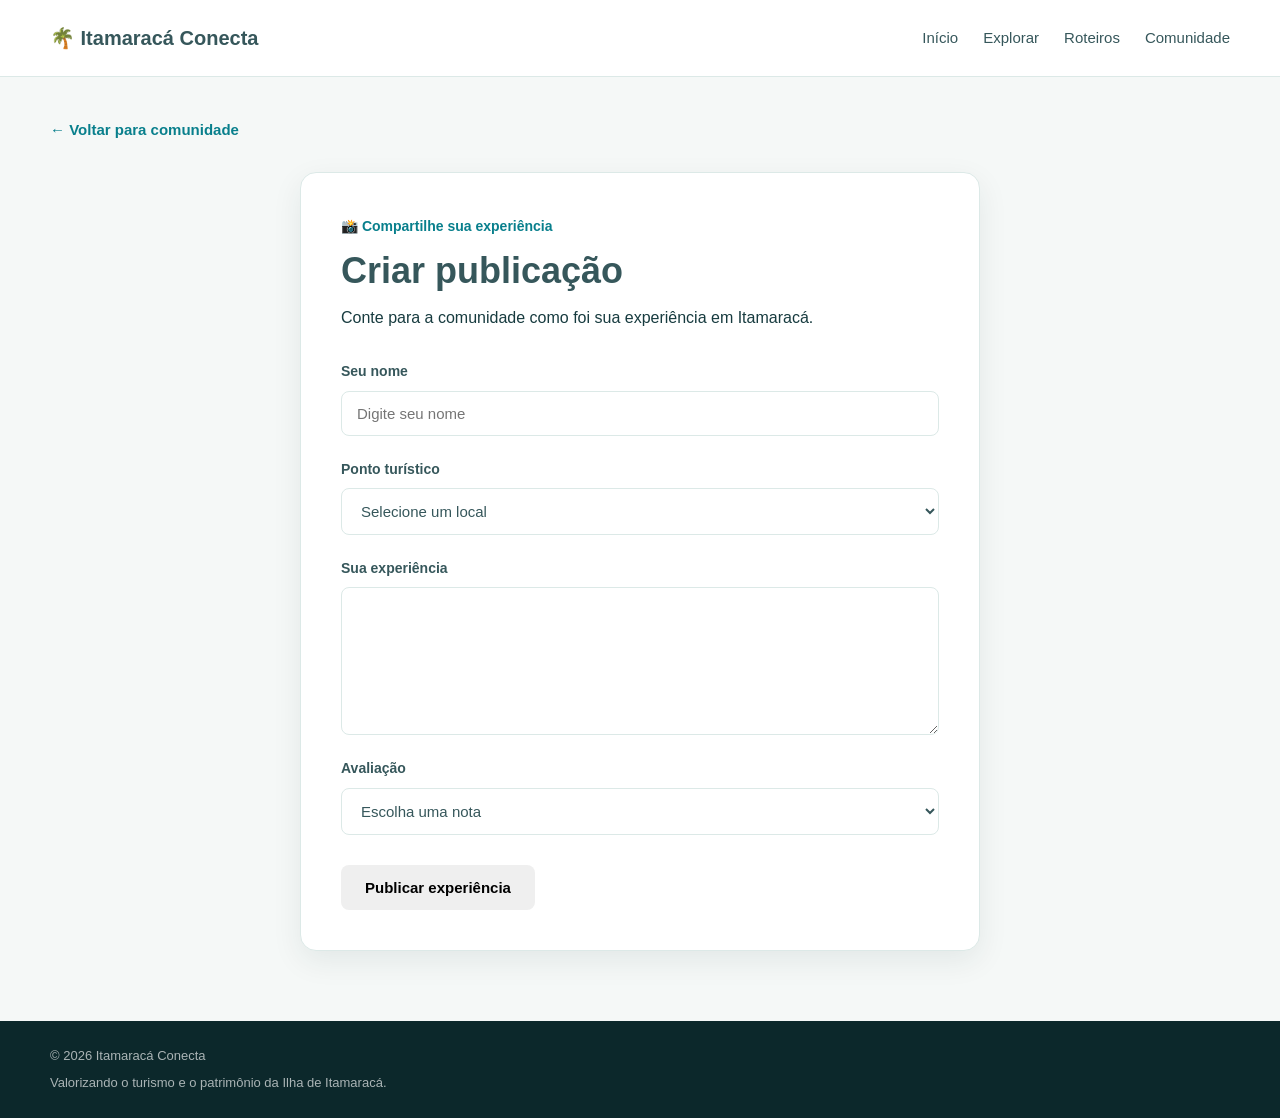
==== create-post.html @ 4b4150fa "Versão inicial do Itamaracá Conecta" ====
<!DOCTYPE html>
<html lang="pt-BR">

<head>

    <meta charset="UTF-8">

    <meta
        name="viewport"
        content="width=device-width, initial-scale=1.0">

    <title>Criar publicação - Itamaracá Conecta</title>

    <link rel="stylesheet" href="css/style.css">

</head>


<body>

    <header class="header create-post-header">

        <div class="container header-content">

            <a href="index.html" class="logo">
                🌴 Itamaracá Conecta
            </a>

            <nav class="nav">

                <a href="index.html">Início</a>

                <a href="index.html#explorar">
                    Explorar
                </a>

                <a href="index.html#roteiros">
                    Roteiros
                </a>

                <a href="index.html#comunidade">
                    Comunidade
                </a>

            </nav>

        </div>

    </header>


    <main>

        <section class="create-post-page">

            <div class="container">

                <a
                    href="index.html#comunidade"
                    class="back-link">

                    ← Voltar para comunidade

                </a>


                <div class="create-post-container">

                    <div class="section-heading">

                        <span>📸 Compartilhe sua experiência</span>

                        <h1>
                            Criar publicação
                        </h1>

                        <p>
                            Conte para a comunidade como foi
                            sua experiência em Itamaracá.
                        </p>

                    </div>


                    <form id="post-form">

                        <div class="form-group">

                            <label for="post-user">
                                Seu nome
                            </label>

                            <input
                                type="text"
                                id="post-user"
                                placeholder="Digite seu nome"
                                required>

                        </div>


                        <div class="form-group">

                            <label for="post-spot">
                                Ponto turístico
                            </label>

                            <select
                                id="post-spot"
                                required>

                                <option value="">
                                    Selecione um local
                                </option>

                            </select>

                        </div>


                        <div class="form-group">

                            <label for="post-description">
                                Sua experiência
                            </label>

                            <textarea
                                id="post-description"
                                rows="5"
                                placeholder="Conte como foi sua experiência..."
                                required>
                            </textarea>

                        </div>


                        <div class="form-group">

                            <label for="post-rating">
                                Avaliação
                            </label>

                            <select
                                id="post-rating"
                                required>

                                <option value="">
                                    Escolha uma nota
                                </option>

                                <option value="1">
                                    ⭐ 1 estrela
                                </option>

                                <option value="2">
                                    ⭐⭐ 2 estrelas
                                </option>

                                <option value="3">
                                    ⭐⭐⭐ 3 estrelas
                                </option>

                                <option value="4">
                                    ⭐⭐⭐⭐ 4 estrelas
                                </option>

                                <option value="5">
                                    ⭐⭐⭐⭐⭐ 5 estrelas
                                </option>

                            </select>

                        </div>


                        <button
                            type="submit"
                            class="btn btn-primary">

                            Publicar experiência

                        </button>

                    </form>

                </div>

            </div>

        </section>

    </main>


    <footer class="footer create-post-footer">

        <div class="container">

            <p>
                © 2026 Itamaracá Conecta
            </p>

            <p>
                Valorizando o turismo e o patrimônio
                da Ilha de Itamaracá.
            </p>

        </div>

    </footer>


    <script src="js/data.js"></script>
    <script src="js/create-post.js"></script>

</body>

</html>
---- css/style.css ----
/* =====================================================
   ITAMARACÁ CONECTA
   Identidade visual e layout principal
   ===================================================== */


/* =========================
   RESET
   ========================= */

* {
    margin: 0;
    padding: 0;
    box-sizing: border-box;
}

html {
    scroll-behavior: smooth;
}

body {
    font-family: Arial, Helvetica, sans-serif;
    background: #f7faf9;
    color: #173b3f;
    line-height: 1.6;
}

a {
    text-decoration: none;
    color: inherit;
}

button {
    font-family: inherit;
}


/* =========================
   VARIÁVEIS
   ========================= */

:root {
    --primary: #087f8c;
    --primary-dark: #05616b;
    --secondary: #f2b84b;
    --dark: #123438;
    --text: #36575b;
    --light: #f7faf9;
    --white: #ffffff;
    --border: #dce9e7;

    --shadow: 0 10px 30px rgba(18, 52, 56, 0.08);

    --radius-small: 10px;
    --radius-medium: 16px;
    --radius-large: 24px;

    --container: 1180px;
}


/* =========================
   CONTAINER
   ========================= */

.container {
    width: min(100% - 40px, var(--container));
    margin: 0 auto;
}


/* =========================
   HEADER
   ========================= */

.header {
    position: sticky;
    top: 0;
    z-index: 1000;

    background: rgba(255, 255, 255, 0.95);
    border-bottom: 1px solid var(--border);

    backdrop-filter: blur(10px);
}

.header-content {
    min-height: 76px;

    display: flex;
    align-items: center;
    justify-content: space-between;
    gap: 30px;
}


/* LOGO */

.logo {
    display: flex;
    align-items: center;
    gap: 8px;

    font-size: 20px;
    font-weight: 700;
    color: var(--dark);
}

.logo strong {
    color: var(--primary);
}

.logo-icon {
    font-size: 26px;
}


/* NAVEGAÇÃO */

.navigation {
    display: flex;
    align-items: center;
    gap: 30px;
}

.navigation a {
    position: relative;

    color: var(--text);
    font-size: 15px;
    font-weight: 600;

    transition: color 0.2s ease;
}

.navigation a:hover {
    color: var(--primary);
}


/* BOTÃO DO MENU MOBILE */

.menu-button {
    display: none;

    border: none;
    background: transparent;

    font-size: 26px;
    cursor: pointer;
}


/* =========================
   HERO
   ========================= */

.hero {
    min-height: 620px;

    display: flex;
    align-items: center;

    background:
        linear-gradient(
            90deg,
            rgba(7, 62, 68, 0.96),
            rgba(7, 62, 68, 0.75),
            rgba(7, 62, 68, 0.25)
        ),
        linear-gradient(
            135deg,
            #0a737d,
            #123438
        );

    color: var(--white);
}

.hero-content {
    display: flex;
    align-items: center;
}

.hero-text {
    max-width: 680px;
}

.hero-label {
    display: inline-block;

    margin-bottom: 20px;
    padding: 7px 14px;

    border: 1px solid rgba(255, 255, 255, 0.25);
    border-radius: 50px;

    background: rgba(255, 255, 255, 0.1);

    font-size: 14px;
    font-weight: 600;
}

.hero h1 {
    margin-bottom: 20px;

    font-size: clamp(42px, 7vw, 76px);
    line-height: 1.05;
    letter-spacing: -2px;
}

.hero h1 span {
    color: var(--secondary);
}

.hero p {
    max-width: 580px;
    margin-bottom: 32px;

    color: rgba(255, 255, 255, 0.85);

    font-size: 18px;
}


/* =========================
   BOTÕES
   ========================= */

.hero-buttons {
    display: flex;
    flex-wrap: wrap;
    gap: 14px;
}

.button {
    display: inline-flex;
    align-items: center;
    justify-content: center;

    min-height: 48px;
    padding: 0 22px;

    border: none;
    border-radius: 10px;

    font-size: 15px;
    font-weight: 700;

    cursor: pointer;

    transition:
        transform 0.2s ease,
        box-shadow 0.2s ease,
        background 0.2s ease;
}

.button:hover {
    transform: translateY(-2px);
}

.button-primary {
    background: var(--secondary);
    color: var(--dark);

    box-shadow: 0 8px 20px rgba(0, 0, 0, 0.12);
}

.button-primary:hover {
    background: #f5c768;
}

.button-secondary {
    border: 1px solid rgba(255, 255, 255, 0.4);

    background: rgba(255, 255, 255, 0.08);

    color: var(--white);
}

.button-secondary:hover {
    background: rgba(255, 255, 255, 0.15);
}


/* =========================
   SEÇÕES
   ========================= */

.section {
    padding: 90px 0;
}

.section-header {
    display: flex;
    align-items: flex-end;
    justify-content: space-between;
    gap: 30px;

    margin-bottom: 40px;
}

.section-label {
    display: block;

    margin-bottom: 8px;

    color: var(--primary);

    font-size: 13px;
    font-weight: 800;

    text-transform: uppercase;
    letter-spacing: 1px;
}

.section h2,
.map-text h2,
.community-content h2 {
    color: var(--dark);

    font-size: clamp(30px, 5vw, 46px);
    line-height: 1.15;
    letter-spacing: -1px;
}

.see-all {
    color: var(--primary);

    font-size: 14px;
    font-weight: 700;

    white-space: nowrap;
}


/* =========================
   CARDS TURÍSTICOS
   ========================= */

.tourist-grid {
    display: grid;
    grid-template-columns: repeat(3, minmax(280px, 1fr));
    gap: 28px;
}

.tourist-card {
    overflow: hidden;

    background: var(--white);

    border: 1px solid var(--border);
    border-radius: var(--radius-medium);

    box-shadow: var(--shadow);

    transition:
        transform 0.25s ease,
        box-shadow 0.25s ease;
}

.tourist-card:hover {
    transform: translateY(-6px);

    box-shadow:
        0 18px 40px rgba(18, 52, 56, 0.12);
}

.tourist-image {
    position: relative;
    height: 220px;
    overflow: hidden;
}

.image-placeholder {
    width: 100%;
    height: 100%;
}

.image-placeholder img {
    width: 100%;
    height: 100%;
    object-fit: cover;
    display: block;
}

.category-badge {
    position: absolute;
    top: 16px;
    left: 16px;

    z-index: 2;

    padding: 6px 11px;

    border-radius: 50px;

    background: rgba(255, 255, 255, 0.94);

    color: var(--primary);

    font-size: 12px;
    font-weight: 800;
}

.tourist-info {
    padding: 22px;
}

.tourist-info h3 {
    margin-bottom: 8px;

    color: var(--dark);

    font-size: 22px;
}

.tourist-info p {
    margin-bottom: 18px;

    color: var(--text);

    font-size: 14px;
}

.tourist-meta {
    display: flex;
    align-items: center;
    justify-content: space-between;

    padding-top: 15px;

    border-top: 1px solid var(--border);

    color: #5d7477;

    font-size: 12px;
}


/* =========================
   MAPA
   ========================= */

.map-section {
    padding: 90px 0;

    background: #edf6f5;
}

.map-content {
    display: grid;

    grid-template-columns: 0.8fr 1.2fr;

    gap: 50px;

    align-items: center;
}

.map-text p {
    max-width: 500px;

    margin: 20px 0 28px;

    color: var(--text);
}

.map-placeholder {
    min-height: 400px;

    display: flex;
    flex-direction: column;
    align-items: center;
    justify-content: center;

    border: 1px solid var(--border);
    border-radius: var(--radius-large);

    background:
        linear-gradient(
            135deg,
            #d8eeee,
            #edf7f6
        );

    color: var(--primary);

    box-shadow: var(--shadow);
}

.map-placeholder span {
    font-size: 70px;
}

.map-placeholder p {
    margin-top: 10px;

    font-weight: 700;
}

#map {
    width: 100%;
    height: 500px;
    border-radius: var(--radius-large);
    overflow: hidden;
    box-shadow: var(--shadow);
}


/* =========================
   ROTEIROS
   ========================= */

.routes-grid {
    display: grid;

    grid-template-columns: repeat(3, 1fr);

    gap: 24px;
}

.route-card {
    padding: 30px;

    background: var(--white);

    border: 1px solid var(--border);
    border-radius: var(--radius-medium);

    box-shadow: var(--shadow);
}

.route-icon {
    display: block;

    margin-bottom: 20px;

    font-size: 40px;
}

.route-card h3 {
    margin-bottom: 10px;

    color: var(--dark);

    font-size: 22px;
}

.route-card p {
    margin-bottom: 20px;

    color: var(--text);

    font-size: 14px;
}

.route-card a {
    color: var(--primary);

    font-size: 14px;
    font-weight: 800;
}


/* =========================
   COMUNIDADE
   ========================= */

.community-section {
    padding: 90px 0;

    background: var(--dark);

    color: var(--white);
}

.community-content {
    display: flex;
    align-items: start;
    justify-content: space-between;

    gap: 50px;
}

.community-content h2 {
    max-width: 650px;

    color: var(--white);
}

.community-content p {
    max-width: 550px;

    margin: 20px 0 28px;

    color: rgba(255, 255, 255, 0.75);
}

.community-icon {
    font-size: 130px;
}


/* =========================
   FOOTER
   ========================= */

.footer {
    background: #0c282b;

    color: var(--white);
}

.footer-content {
    display: flex;
    align-items: center;
    justify-content: space-between;

    gap: 40px;

    padding: 50px 0;
}

.footer .logo {
    color: var(--white);
}

.footer-content p {
    margin-top: 10px;

    color: rgba(255, 255, 255, 0.6);

    font-size: 13px;
}

.footer-links {
    display: flex;
    gap: 25px;
}

.footer-links a {
    color: rgba(255, 255, 255, 0.75);

    font-size: 13px;

    transition: color 0.2s ease;
}

.footer-links a:hover {
    color: var(--white);
}

.footer-bottom {
    padding: 20px 0;

    border-top: 1px solid rgba(255, 255, 255, 0.1);

    color: rgba(255, 255, 255, 0.5);

    font-size: 12px;
}


/* =========================
   RESPONSIVIDADE
   ========================= */

@media (max-width: 900px) {

    .navigation {
        display: none;
    }

    .menu-button {
        display: block;
    }

    .tourist-grid,
    .routes-grid {
        grid-template-columns: 1fr 1fr;
    }

    .map-content {
        grid-template-columns: 1fr;
    }

    .community-content {
        flex-direction: column;
        align-items: flex-start;
    }

    .community-icon {
        display: none;
    }

    .tourist-grid {
    grid-template-columns: repeat(2, minmax(250px, 1fr));
}
}


@media (max-width: 600px) {

    .container {
        width: min(100% - 28px, var(--container));
    }

    .header-content {
        min-height: 68px;
    }

    .hero {
        min-height: 580px;
    }

    .hero h1 {
        font-size: 48px;
    }

    .hero p {
        font-size: 16px;
    }

    .section,
    .map-section,
    .community-section {
        padding: 65px 0;
    }

    .section-header {
        align-items: flex-start;
        flex-direction: column;

        margin-bottom: 28px;
    }

    .tourist-grid,
    .routes-grid {
        grid-template-columns: 1fr;
    }

    .tourist-image {
        height: 210px;
    }

    .map-placeholder {
        min-height: 300px;
    }

    .footer-content {
        flex-direction: column;
        align-items: flex-start;
    }

    .footer-links {
        flex-wrap: wrap;
    }

    .tourist-grid {
    grid-template-columns: 1fr;
}
}

/* ==============================
   PÁGINA DE DETALHES
============================== */

.spot-page {
    padding: 50px 0 80px;
}

.back-link {
    display: inline-block;
    margin-bottom: 30px;
    color: var(--primary);
    font-weight: 600;
    text-decoration: none;
}

.back-link:hover {
    color: var(--primary-dark);
}

.spot-header {
    display: grid;
    grid-template-columns: 1.4fr 1fr;
    gap: 40px;
    align-items: center;
    margin-bottom: 50px;
}

.spot-image {
    height: 420px;
    border-radius: var(--radius-large);
    overflow: hidden;
    box-shadow: var(--shadow);
}

.spot-image img {
    width: 100%;
    height: 100%;
    object-fit: cover;
    display: block;
}

.spot-info {
    padding: 20px 0;
}

.spot-info h1 {
    font-size: 42px;
    line-height: 1.1;
    color: var(--dark);
    margin: 18px 0 15px;
}

.spot-rating {
    font-size: 22px;
    letter-spacing: 3px;
    margin-bottom: 18px;
}

.spot-info p {
    color: var(--text);
    font-size: 17px;
}

.spot-description {
    max-width: 850px;
    padding: 35px;
    background: var(--white);
    border: 1px solid var(--border);
    border-radius: var(--radius-medium);
    box-shadow: var(--shadow);
}

.spot-details {
    display: grid;
    grid-template-columns: repeat(5, 1fr);
    gap: 16px;
    margin-top: 25px;
}

.spot-history {
    margin-top: 25px;
    padding: 35px;
    background: var(--white);
    border: 1px solid var(--border);
    border-radius: var(--radius-medium);
    box-shadow: var(--shadow);
}

.spot-history h2 {
    color: var(--dark);
    margin-bottom: 15px;
}

.spot-history p {
    color: var(--text);
    line-height: 1.8;
}

.spot-route {
    margin-top: 25px;
    padding: 35px;
    background: var(--white);
    border: 1px solid var(--border);
    border-radius: var(--radius-medium);
    box-shadow: var(--shadow);
}

.spot-route h2 {
    color: var(--dark);
    margin-bottom: 12px;
}

.spot-route p {
    color: var(--text);
    line-height: 1.7;
    margin-bottom: 20px;
}

.detail-card {
    padding: 22px;
    background: var(--white);
    border: 1px solid var(--border);
    border-radius: var(--radius-medium);
    box-shadow: var(--shadow);
}

.detail-card span {
    display: block;
    font-size: 28px;
    margin-bottom: 12px;
}

.detail-card strong {
    display: block;
    color: var(--dark);
    margin-bottom: 8px;
}

.detail-card p {
    color: var(--text);
    font-size: 14px;
    line-height: 1.5;
}

.spot-description h2 {
    color: var(--dark);
    margin-bottom: 15px;
}

.spot-description p {
    color: var(--text);
    line-height: 1.8;
}

.spot-not-found {
    text-align: center;
    padding: 80px 20px;
}

.spot-not-found h1 {
    color: var(--dark);
    margin-bottom: 15px;
}

.spot-not-found p {
    color: var(--text);
    margin-bottom: 25px;
}


/* ==============================
   RESPONSIVIDADE
============================== */

@media (max-width: 900px) {

    .spot-header {
        grid-template-columns: 1fr;
        gap: 25px;
    }

    .spot-image {
        height: 350px;
    }

    .spot-info h1 {
        font-size: 36px;
    }

    .spot-details {
    grid-template-columns: repeat(2, 1fr);
}

}


@media (max-width: 600px) {

    .spot-page {
        padding: 30px 0 60px;
    }

    .spot-image {
        height: 280px;
    }

    .spot-info h1 {
        font-size: 30px;
    }

    .spot-description {
        padding: 25px;
    }

    .spot-details {
    grid-template-columns: 1fr;

    .community-feed {
    grid-template-columns: 1fr;
}
}
}

.tourist-card {
    cursor: pointer;
    transition: transform 0.2s ease, box-shadow 0.2s ease;
}

.tourist-card:hover {
    transform: translateY(-5px);
    box-shadow: 0 15px 35px rgba(18, 52, 56, 0.14);
}

.map-popup {
    min-width: 190px;
}

.map-popup strong {
    display: block;
    color: var(--dark);
    font-size: 17px;
    margin-bottom: 6px;
}

.map-popup span {
    display: inline-block;
    color: var(--primary);
    font-size: 13px;
    font-weight: 600;
    margin-bottom: 8px;
}

.map-popup p {
    color: var(--text);
    font-size: 13px;
    line-height: 1.5;
    margin-bottom: 12px;
}

.map-popup-button {
    display: inline-block;
    padding: 8px 12px;
    background: var(--primary);
    color: #f2b84b !important;
    border-radius: 8px;
    text-decoration: none;
    font-size: 13px;
    font-weight: 600;
}
.map-popup-button:hover {
    background: var(--primary-dark);
}

.community-feed {
    display: grid;
    grid-template-columns: repeat(3, minmax(0, 1fr));
    gap: 25px;
    margin-top: 35px;
}

.community-post {
    background: var(--white);
    border: 1px solid var(--border);
    border-radius: var(--radius-medium);
    overflow: hidden;
    box-shadow: var(--shadow);
}

/* Ajuste dos cards da comunidade */

.community-post {
    min-height: auto;
}

.community-post img {
    height: 220px;
    object-fit: cover;
}

.post-header {
    padding: 18px 20px;
}

.post-user {
    display: flex;
    align-items: center;
    gap: 12px;
}

.user-avatar {
    width: 42px;
    height: 42px;
    display: flex;
    align-items: center;
    justify-content: center;
    background: var(--light);
    border-radius: 50%;
    font-size: 20px;
}

.post-user strong {
    display: block;
    color: var(--dark);
    margin-bottom: 3px;
}

.post-user span {
    color: var(--text);
    font-size: 13px;
}

.post-location {
    padding: 0 20px 15px;
    color: var(--primary);
    font-size: 14px;
    font-weight: 600;
}

.post-image {
    width: 100%;
    height: 300px;
}

.post-image img {
    width: 100%;
    height: 100%;
    object-fit: cover;
    display: block;
}

.post-content {
    padding: 20px;
}

.post-rating {
    color: var(--secondary);
    letter-spacing: 2px;
    margin-bottom: 10px;
}

.post-content p {
    color: var(--text);
    line-height: 1.6;
    margin-bottom: 18px;
}

.like-button {
    border: none;
    background: transparent;
    color: var(--text);
    font-size: 14px;
    font-weight: 600;
    cursor: pointer;
    padding: 0;
}

.like-button:hover {
    color: var(--primary);
}

.like-button.liked {
    color: var(--primary);
}

.comments-section {
    margin-top: 20px;
    padding-top: 20px;
    border-top: 1px solid var(--border);
}

.search-box {
    max-width: 600px;
    margin: 30px auto;
}

.search-box input {
    width: 100%;
    padding: 16px 20px;
    border: 1px solid var(--border);
    border-radius: var(--radius-medium);
    background: var(--white);
    color: var(--text);
    font-size: 16px;
    outline: none;
    box-sizing: border-box;
}

.search-box input:focus {
    border-color: var(--primary);
}

.search-box input::placeholder {
    color: #7a9294;
}

.category-filters {
    display: flex;
    justify-content: center;
    flex-wrap: wrap;
    gap: 10px;
    margin: 20px auto 35px;
}

.filter-button {
    padding: 10px 18px;
    border: 1px solid var(--border);
    border-radius: 30px;
    background: var(--white);
    color: var(--text);
    font-size: 14px;
    font-weight: 600;
    cursor: pointer;
    transition: 0.2s ease;
}

.filter-button:hover {
    border-color: var(--primary);
    color: var(--primary);
}

.filter-button.active {
    background: var(--primary);
    color: var(--white);
    border-color: var(--primary);
}

.no-results {
    grid-column: 1 / -1;
    text-align: center;
    padding: 50px 20px;
    background: var(--white);
    border: 1px solid var(--border);
    border-radius: var(--radius-medium);
    box-shadow: var(--shadow);
}

.no-results h3 {
    color: var(--dark);
    margin-bottom: 10px;
    font-size: 22px;
}

.no-results p {
    color: var(--text);
    line-height: 1.6;
}

.spot-route-buttons {
    display: flex;
    flex-wrap: wrap;
    gap: 12px;
}

.route-info {
    display: none;
    max-width: 800px;
    margin: 0 auto 30px;
    padding: 25px 30px;
    background: var(--white);
    border: 1px solid var(--border);
    border-left: 5px solid var(--primary);
    border-radius: var(--radius-medium);
    box-shadow: var(--shadow);
}

.route-info.visible {
    display: block;
}

.route-info h3 {
    color: var(--dark);
    margin-bottom: 10px;
}

.route-info p {
    color: var(--text);
    line-height: 1.6;
    margin-bottom: 8px;
}

.route-info span {
    color: var(--primary);
    font-size: 14px;
    font-weight: 600;
}

.clear-search {
    display: block;
    margin: 12px auto 0;
    padding: 10px 18px;
    border: 1px solid var(--border);
    border-radius: 30px;
    background: var(--white);
    color: var(--text);
    font-size: 14px;
    font-weight: 600;
    cursor: pointer;
    transition: 0.2s ease;
}

.clear-search:hover {
    background: var(--primary);
    color: var(--white);
    border-color: var(--primary);
}


.back-to-top {
    position: fixed;
    right: 25px;
    bottom: 25px;
    width: 48px;
    height: 48px;
    display: none;
    align-items: center;
    justify-content: center;
    border: none;
    border-radius: 50%;
    background: var(--primary);
    color: var(--white);
    font-size: 24px;
    font-weight: 700;
    cursor: pointer;
    box-shadow: var(--shadow);
    z-index: 1000;
    transition: 0.2s ease;
}

.back-to-top:hover {
    background: var(--primary-dark);
    transform: translateY(-3px);
}

.back-to-top.visible {
    display: flex;
}

.tourist-card {
    position: relative;
}

.favorite-button {
    position: absolute;
    top: 15px;
    right: 15px;
    width: 40px;
    height: 40px;
    border: none;
    border-radius: 50%;
    background: var(--white);
    color: var(--primary);
    font-size: 24px;
    cursor: pointer;
    z-index: 2;
    box-shadow: var(--shadow);
    transition: 0.2s ease;
}

.favorite-button:hover {
    transform: scale(1.08);
}

.favorite-button.favorite-active {
    color: #d94b4b;
}

.favorite-empty {
    grid-column: 1 / -1;
    text-align: center;
    padding: 50px 20px;
    background: var(--white);
    border: 1px solid var(--border);
    border-radius: var(--radius-medium);
    box-shadow: var(--shadow);
}

.favorite-empty h3 {
    color: var(--dark);
    margin-bottom: 10px;
}

.favorite-empty p {
    color: var(--text);
    line-height: 1.6;
}


.spot-actions {
    display: flex;
    flex-wrap: wrap;
    gap: 12px;
    margin-top: 25px;
}

.spot-action-button {
    display: inline-flex;
    align-items: center;
    justify-content: center;
    padding: 12px 18px;
    border: 1px solid var(--border);
    border-radius: var(--radius-small);
    background: var(--white);
    color: var(--text);
    font-size: 14px;
    font-weight: 600;
    text-decoration: none;
    cursor: pointer;
    transition: 0.2s ease;
}

.spot-action-button:hover {
    border-color: var(--primary);
    color: var(--primary);
}

.spot-action-button.favorite-active {
    background: var(--primary);
    border-color: var(--primary);
    color: var(--white);
}

.knowledge-grid {
    display: grid;
    grid-template-columns: repeat(3, minmax(0, 1fr));
    gap: 25px;
}

.knowledge-card {
    padding: 30px;
    background: var(--white);
    border: 1px solid var(--border);
    border-radius: var(--radius-medium);
    box-shadow: var(--shadow);
}

.knowledge-icon {
    display: block;
    font-size: 38px;
    margin-bottom: 18px;
}

.knowledge-card h3 {
    color: var(--dark);
    margin-bottom: 12px;
}

.knowledge-card p {
    color: var(--text);
    line-height: 1.7;
    margin-bottom: 20px;
}

.knowledge-button {
    padding: 10px 16px;
    border: 1px solid var(--primary);
    border-radius: var(--radius-small);
    background: transparent;
    color: var(--primary);
    font-size: 14px;
    font-weight: 600;
    cursor: pointer;
    transition: 0.2s ease;
}

.knowledge-button:hover {
    background: var(--primary);
    color: var(--white);
}

.knowledge-content {
    display: none;
    margin-top: 30px;
    padding: 30px;
    background: var(--white);
    border: 1px solid var(--border);
    border-left: 5px solid var(--primary);
    border-radius: var(--radius-medium);
    box-shadow: var(--shadow);
}

.knowledge-content.visible {
    display: block;
}

.knowledge-content h3 {
    color: var(--dark);
    margin-bottom: 12px;
}

.knowledge-content p {
    color: var(--text);
    line-height: 1.8;
}

/* Complementos do footer */

.footer-brand {
    max-width: 420px;
}

.footer-brand .logo {
    margin-bottom: 15px;
}

.footer-brand .footer-description {
    max-width: 380px;
    line-height: 1.6;
}

.footer-links {
    flex-direction: column;
    align-items: flex-start;
    gap: 10px;
}

.footer-links h3 {
    margin: 0 0 8px;

    color: var(--white);

    font-size: 16px;
}

.footer-links a {
    text-decoration: none;
}

.footer-bottom {
    display: flex;
    align-items: center;
    justify-content: space-between;

    gap: 20px;
}

.footer-bottom p {
    margin: 0;
}

/* Espaçamento ao navegar para uma seção */

section {
    scroll-margin-top: 100px;
}

/* Ajustes da seção Comunidade */

.community-content {
    align-items: start;
}

.community-intro {
    display: flex;
    flex-direction: column;
    align-items: flex-start;
}

.community-create-button {
    display: inline-flex;
    align-items: center;
    justify-content: center;

    margin-top: 25px;
    padding: 15px 25px;

    font-size: 25px;
    font-weight: 700;

    text-decoration: none;
    border-radius: 10px;
}

/* =========================
   PÁGINA CRIAR PUBLICAÇÃO
   ========================= */

.create-post-page {
    padding: 40px 0 70px;
    background: #f5f8f7;
}

.back-link {
    display: inline-block;

    margin-bottom: 30px;

    color: var(--primary);
    font-size: 15px;
    font-weight: 600;

    text-decoration: none;
    transition: color 0.2s ease;
}

.back-link:hover {
    color: var(--secondary);
}

.create-post-container {
    max-width: 680px;
    margin: 0 auto;

    padding: 40px;

    background: var(--white);
    border: 1px solid var(--border);
    border-radius: var(--radius-medium);
    box-shadow: var(--shadow);
}

.create-post-container .section-heading {
    margin-bottom: 30px;
}

.create-post-container .section-heading span {
    display: inline-block;

    margin-bottom: 12px;

    color: var(--primary);
    font-size: 14px;
    font-weight: 700;
}

.create-post-container .section-heading h1 {
    margin-bottom: 12px;

    color: var(--text);
    font-size: 36px;
    line-height: 1.2;
}

.create-post-container .section-heading p {
    color: var(--text-light);
    font-size: 16px;
    line-height: 1.6;
}

.create-post-container form {
    display: flex;
    flex-direction: column;
    gap: 22px;
}

.create-post-container .form-group {
    display: flex;
    flex-direction: column;
    gap: 8px;
}

.create-post-container label {
    color: var(--text);
    font-size: 14px;
    font-weight: 700;
}

.create-post-container input,
.create-post-container select,
.create-post-container textarea {
    width: 100%;
    box-sizing: border-box;

    padding: 13px 15px;

    border: 1px solid var(--border);
    border-radius: 8px;

    background: #ffffff;
    color: var(--text);

    font-family: inherit;
    font-size: 15px;

    outline: none;
    transition:
        border-color 0.2s ease,
        box-shadow 0.2s ease;
}

.create-post-container input:focus,
.create-post-container select:focus,
.create-post-container textarea:focus {
    border-color: var(--primary);

    box-shadow: 0 0 0 3px rgba(0, 128, 128, 0.12);
}

.create-post-container textarea {
    min-height: 140px;
    resize: vertical;
    line-height: 1.6;
}

.create-post-container button[type="submit"] {
    align-self: flex-start;

    margin-top: 8px;
    padding: 14px 24px;

    border: none;
    border-radius: 8px;

    font-size: 15px;
    font-weight: 700;

    cursor: pointer;
}

/* Cabeçalho da página Criar publicação */

.create-post-header {
    background: var(--white);
    border-bottom: 1px solid var(--border);
}

.create-post-header .header-content {
    display: flex;
    align-items: center;
    justify-content: space-between;
}

.create-post-header .logo {
    color: var(--text);
    text-decoration: none;
}

.create-post-header .nav {
    display: flex;
    align-items: center;
    gap: 25px;
}

.create-post-header .nav a {
    color: var(--text);
    text-decoration: none;
    font-size: 15px;
    transition: color 0.2s ease;
}

.create-post-header .nav a:hover {
    color: var(--primary);
}

/* Rodapé específico da página de criação */

.create-post-footer {
    margin-top: 0;
}

.create-post-footer .container {
    padding-top: 25px;
    padding-bottom: 25px;
}

.create-post-footer p {
    margin: 0 0 8px;

    color: rgba(255, 255, 255, 0.65);
    font-size: 13px;
    line-height: 1.5;
}

.create-post-footer p:last-child {
    margin-bottom: 0;
}

/* =========================
   CABEÇALHO DA PÁGINA DE DETALHES
   ========================= */

.spot-header {
    background: var(--white);
    border-bottom: 1px solid var(--border);
}

.spot-header .header-content {
    display: flex;
    align-items: center;
    justify-content: space-between;
}

.spot-header .logo {
    color: var(--text);
    text-decoration: none;
}

.spot-header .nav {
    display: flex;
    align-items: center;
    gap: 25px;
}

.spot-header .nav a {
    color: var(--text);
    text-decoration: none;
    font-size: 15px;
    transition: color 0.2s ease;
}

.spot-header .nav a:hover {
    color: var(--primary);
}

/* =========================
   RODAPÉ DA PÁGINA DE DETALHES
   ========================= */

.spot-footer {
    margin-top: 0;
}

.spot-footer .container {
    padding-top: 25px;
    padding-bottom: 25px;
}

.spot-footer p {
    margin: 0 0 8px;

    color: rgba(255, 255, 255, 0.65);
    font-size: 13px;
    line-height: 1.5;
}

.spot-footer p:last-child {
    margin-bottom: 0;
}
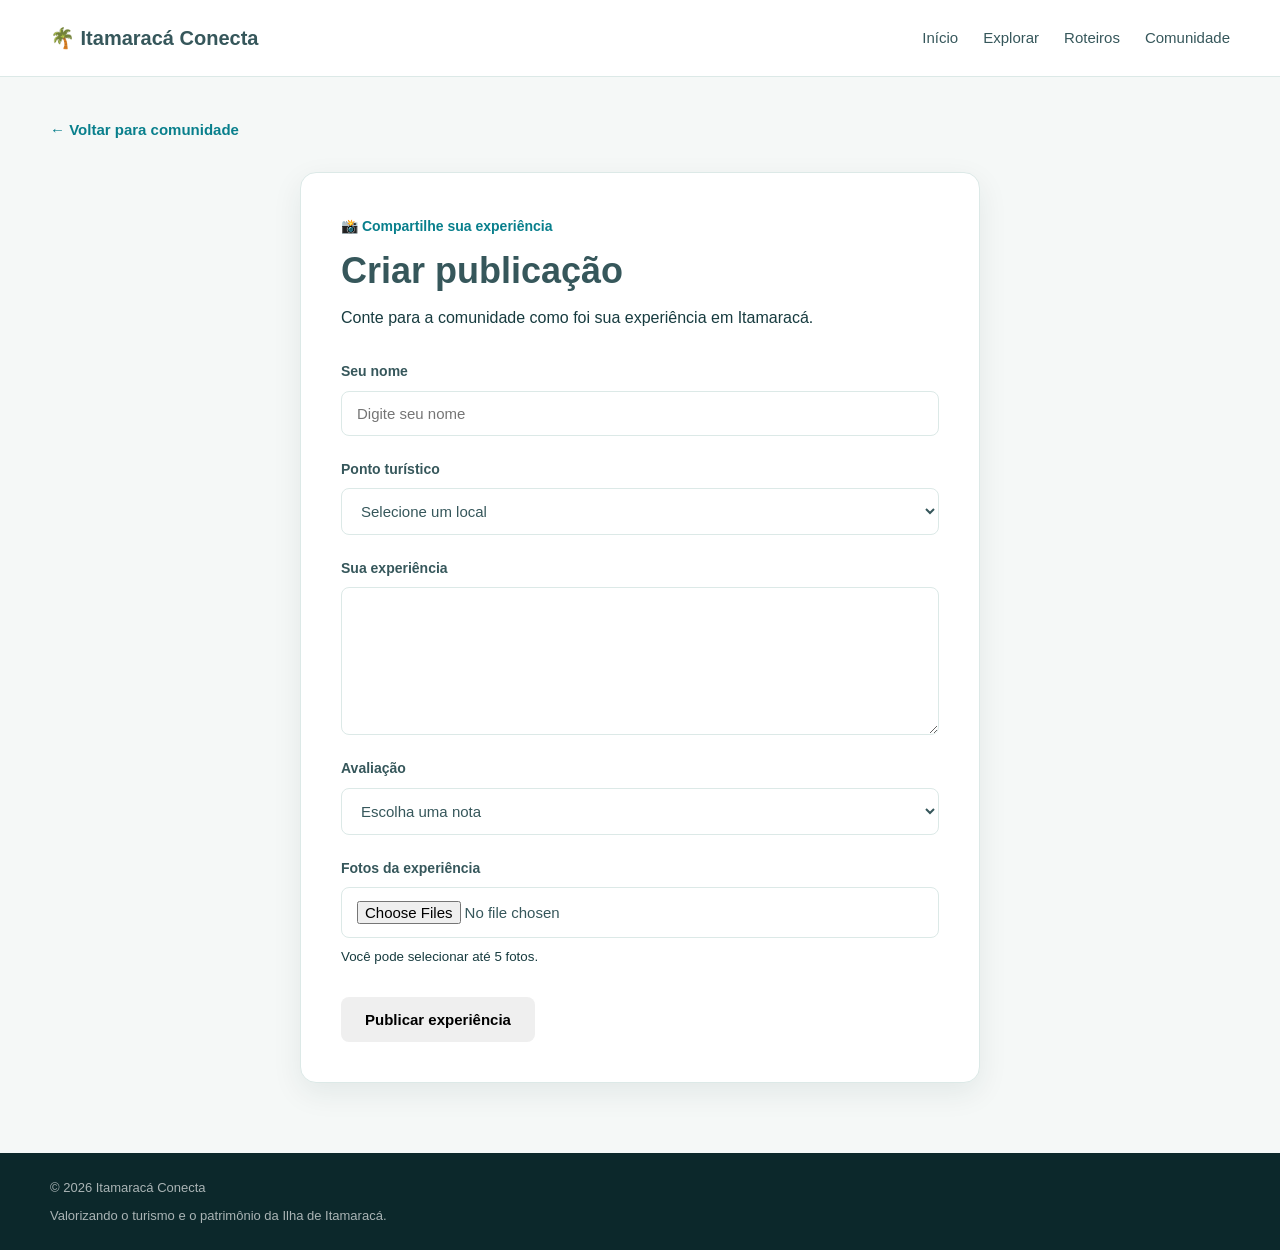
==== commit 088d0736: "Atualiza sistema de perfis e publicações" ====
--- a/create-post.html
+++ b/create-post.html
@@ -172,6 +172,24 @@
 
                         </div>
 
+                        <div class="form-group">
+
+    <label for="post-images">
+        Fotos da experiência
+    </label>
+
+    <input
+        type="file"
+        id="post-images"
+        accept="image/jpeg,image/png,image/webp"
+        multiple>
+
+    <small>
+        Você pode selecionar até 5 fotos.
+    </small>
+
+</div>
+
 
                         <button
                             type="submit"
@@ -211,8 +229,10 @@
 
 
     <script src="js/data.js"></script>
+    <script src="js/post-storage.js"></script>
     <script src="js/create-post.js"></script>
 
+
 </body>
 
 </html>
--- a/css/style.css
+++ b/css/style.css
@@ -1809,4 +1809,753 @@
 
 .spot-footer p:last-child {
     margin-bottom: 0;
+}
+
+/* =========================
+   CADASTRO E LOGIN LOCAL
+   ========================= */
+.auth-page { min-height: 100vh; background: linear-gradient(135deg, #edf7f4 0%, #f7faf9 55%, #fff8e8 100%); }
+.auth-header { position: relative; }
+.account-nav-link { display: inline-flex; align-items: center; justify-content: center; padding: 8px 13px; border: 1px solid var(--border); border-radius: 999px; color: var(--primary-dark) !important; font-weight: 700; white-space: nowrap; }
+.account-nav-link:hover { background: #e8f5f2; }
+.auth-main { min-height: calc(100vh - 84px); display: grid; place-items: center; padding: 42px 20px 60px; }
+.auth-card { width: min(100%, 500px); background: var(--white); border: 1px solid var(--border); border-radius: 24px; padding: clamp(24px, 5vw, 42px); box-shadow: var(--shadow); }
+.auth-brand-icon { width: 56px; height: 56px; display: grid; place-items: center; border-radius: 18px; background: #e8f5f2; font-size: 28px; margin-bottom: 18px; }
+.auth-eyebrow { color: var(--primary); font-size: 13px; font-weight: 700; text-transform: uppercase; letter-spacing: .08em; margin-bottom: 6px; }
+.auth-card h1 { color: var(--dark); font-size: clamp(28px, 4vw, 36px); line-height: 1.2; margin-bottom: 10px; }
+.auth-intro { color: var(--text); margin-bottom: 24px; }
+.auth-tabs { display: grid; grid-template-columns: 1fr 1fr; gap: 6px; padding: 5px; background: #f0f6f4; border-radius: 12px; margin-bottom: 20px; }
+.auth-tab { border: 0; border-radius: 9px; padding: 11px 14px; background: transparent; color: var(--text); font: inherit; font-weight: 700; cursor: pointer; }
+.auth-tab.active { background: var(--white); color: var(--primary-dark); box-shadow: 0 2px 8px rgba(18,52,56,.08); }
+.auth-form { display: grid; gap: 16px; }
+.auth-form[hidden] { display: none; }
+.auth-field { display: grid; gap: 6px; }
+.auth-field label { color: var(--dark); font-size: 14px; font-weight: 700; }
+.auth-field input { width: 100%; min-height: 46px; border: 1px solid #cbdcd8; border-radius: 10px; padding: 11px 13px; background: #fff; color: var(--dark); font: inherit; }
+.auth-field input:focus { outline: 3px solid rgba(8,127,140,.14); border-color: var(--primary); }
+.auth-field small { color: #667e80; font-size: 12px; }
+.auth-submit { width: 100%; min-height: 48px; margin-top: 4px; cursor: pointer; }
+.auth-message { display: none; border-radius: 10px; padding: 11px 13px; margin: 0 0 16px; font-size: 14px; }
+.auth-message.visible { display: block; }
+.auth-message.error { color: #8d2424; background: #fff0f0; border: 1px solid #f2caca; }
+.auth-message.success { color: #155b3c; background: #eaf8ef; border: 1px solid #c5e9d1; }
+.auth-message.info { color: var(--text); background: #eef6f6; }
+.auth-local-note { margin-top: 22px; padding-top: 16px; border-top: 1px solid var(--border); color: #62797b; font-size: 12px; line-height: 1.6; }
+.auth-local-note strong { color: var(--dark); }
+@media (max-width: 1000px) { .account-nav-link { padding: 6px 9px; font-size: 13px; } }
+
+
+/* Publicações no perfil */
+.profile-posts-section {
+    width: 100%;
+    margin-top: 24px;
+    text-align: left;
+}
+
+.profile-posts-section h2 {
+    margin-bottom: 16px;
+}
+
+.profile-posts-list {
+    display: flex;
+    flex-direction: column;
+    gap: 20px;
+}
+
+.profile-post-card {
+    width: 100%;
+    padding: 16px;
+    border: 1px solid #e0e0e0;
+    border-radius: 12px;
+    background: #fff;
+    overflow-wrap: anywhere;
+}
+
+.profile-post-header {
+    display: flex;
+    align-items: center;
+    gap: 10px;
+    margin-bottom: 12px;
+}
+
+.profile-post-avatar {
+    width: 42px;
+    height: 42px;
+    border-radius: 50%;
+    object-fit: cover;
+    flex-shrink: 0;
+}
+
+.profile-post-author {
+    font-weight: 600;
+}
+
+.profile-post-date {
+    display: block;
+    margin-top: 3px;
+    font-size: 0.85rem;
+    color: #666;
+}
+
+.profile-post-description {
+    white-space: pre-wrap;
+    margin: 12px 0;
+}
+
+.profile-post-image {
+    display: block;
+    width: 100%;
+    max-height: 420px;
+    object-fit: contain;
+    border-radius: 8px;
+    margin-top: 12px;
+}
+
+.profile-post-rating {
+    margin-top: 10px;
+    font-weight: 600;
+}
+
+.profile-post-actions {
+    display: flex;
+    align-items: center;
+    justify-content: space-between;
+    gap: 12px;
+    flex-wrap: wrap;
+    margin-top: 14px;
+}
+
+.profile-post-delete {
+    cursor: pointer;
+}
+
+.profile-posts-heading {
+    display: flex;
+    align-items: center;
+    justify-content: space-between;
+    gap: 12px;
+    flex-wrap: wrap;
+    margin-bottom: 16px;
+}
+
+.profile-posts-heading h2 {
+    margin: 0;
+}
+
+
+/* Curtidas no perfil */
+.profile-post-like {
+    padding: 8px 12px;
+    border: 1px solid #ddd;
+    border-radius: 8px;
+    background: #fff;
+    cursor: pointer;
+    font: inherit;
+}
+
+.profile-post-like:hover {
+    background: #f5f5f5;
+}
+
+.profile-post-like.liked {
+    color: #b42336;
+}
+
+/* Comentários no perfil */
+.profile-post-comments {
+    margin-top: 18px;
+    padding-top: 14px;
+    border-top: 1px solid #e5e5e5;
+}
+
+.profile-post-comments h4 {
+    margin: 0 0 12px;
+}
+
+.profile-post-comment {
+    padding: 10px 12px;
+    margin-bottom: 8px;
+    background: #f6f7f8;
+    border-radius: 8px;
+    overflow-wrap: anywhere;
+}
+
+.profile-post-comment p {
+    margin: 6px 0 0;
+    white-space: pre-wrap;
+}
+
+.profile-comment-username {
+    color: #666;
+    font-size: 0.9rem;
+}
+
+.profile-post-no-comments {
+    color: #777;
+    font-size: 0.9rem;
+}
+
+.profile-post-comment-form {
+    display: flex;
+    gap: 8px;
+    margin-top: 12px;
+}
+
+.profile-post-comment-form input {
+    flex: 1;
+    min-width: 0;
+    padding: 10px;
+    border: 1px solid #ccc;
+    border-radius: 8px;
+    font: inherit;
+}
+
+.profile-post-comment-form button {
+    flex-shrink: 0;
+}
+
+@media (max-width: 480px) {
+    .profile-post-comment-form {
+        flex-direction: column;
+    }
+}
+
+
+/* ========================================
+   PERFIL DO USUÁRIO
+======================================== */
+
+.profile-page {
+    background: #f5f7f5;
+}
+
+.profile-main {
+    width: 100%;
+    box-sizing: border-box;
+}
+
+.profile-card {
+    width: 100%;
+    max-width: 900px;
+    box-sizing: border-box;
+    padding: 32px;
+    border-radius: 16px;
+    text-align: center;
+}
+
+/* Foto de perfil */
+
+.profile-card #profile-avatar {
+    margin: 0 auto 18px;
+    overflow: hidden;
+}
+
+.profile-card #profile-avatar-image {
+    display: block;
+    max-width: 100%;
+}
+
+.profile-card #profile-name {
+    margin: 12px 0 4px;
+    overflow-wrap: anywhere;
+}
+
+.profile-card #profile-username {
+    color: #647067;
+    margin: 0 0 14px;
+    overflow-wrap: anywhere;
+}
+
+.profile-card #profile-bio {
+    max-width: 620px;
+    margin: 0 auto 20px;
+    line-height: 1.7;
+    white-space: pre-wrap;
+    overflow-wrap: anywhere;
+}
+
+/* Campos e botões de edição */
+
+.profile-card .auth-field {
+    text-align: left;
+}
+
+.profile-card input,
+.profile-card textarea {
+    max-width: 100%;
+    box-sizing: border-box;
+}
+
+.profile-card button,
+.profile-post-card button,
+.profile-posts-heading a {
+    transition:
+        background-color 0.2s ease,
+        color 0.2s ease,
+        transform 0.2s ease;
+}
+
+.profile-card button:hover,
+.profile-post-card button:hover {
+    transform: translateY(-1px);
+}
+
+.profile-card hr {
+    margin: 28px 0;
+    border: 0;
+    border-top: 1px solid #e1e6e1;
+}
+
+/* Locais visitados */
+
+.profile-card > h2 {
+    margin-bottom: 16px;
+}
+
+#visited-spots {
+    display: flex;
+    flex-direction: column;
+    gap: 10px;
+    padding-left: 24px;
+    text-align: left;
+}
+
+#visited-spots li {
+    padding: 10px 12px;
+    border-radius: 8px;
+    background: #f5f7f5;
+    overflow-wrap: anywhere;
+}
+
+#visited-spots button {
+    margin-left: 8px;
+}
+
+/* Cabeçalho das publicações */
+
+.profile-posts-section {
+    margin-top: 8px;
+    text-align: left;
+}
+
+.profile-posts-heading {
+    display: flex;
+    align-items: center;
+    justify-content: space-between;
+    gap: 12px;
+    flex-wrap: wrap;
+    margin-bottom: 18px;
+}
+
+.profile-posts-heading h2 {
+    margin: 0;
+    overflow-wrap: anywhere;
+}
+
+.profile-posts-heading a {
+    display: inline-flex;
+    align-items: center;
+    justify-content: center;
+    text-decoration: none;
+    white-space: nowrap;
+}
+
+/* Cartões */
+
+.profile-posts-list {
+    display: flex;
+    flex-direction: column;
+    gap: 22px;
+}
+
+.profile-post-card {
+    width: 100%;
+    box-sizing: border-box;
+    padding: 20px;
+    border: 1px solid #e1e6e1;
+    border-radius: 14px;
+    background: #fff;
+    box-shadow: 0 3px 12px rgba(0, 0, 0, 0.035);
+    overflow-wrap: anywhere;
+}
+
+.profile-post-header {
+    display: flex;
+    align-items: center;
+    gap: 12px;
+    margin-bottom: 16px;
+}
+
+.profile-post-avatar {
+    width: 46px;
+    height: 46px;
+    border-radius: 50%;
+    object-fit: cover;
+    background: #edf1ed;
+    display: flex;
+    align-items: center;
+    justify-content: center;
+    flex-shrink: 0;
+}
+
+.profile-post-author {
+    font-weight: 700;
+    line-height: 1.4;
+}
+
+.profile-post-date {
+    display: block;
+    margin-top: 4px;
+    color: #737b74;
+    font-size: 0.85rem;
+}
+
+.profile-post-card h3 {
+    margin: 0 0 10px;
+    font-size: 1.1rem;
+}
+
+.profile-post-description {
+    margin: 12px 0;
+    line-height: 1.7;
+    white-space: pre-wrap;
+}
+
+.profile-post-image {
+    display: block;
+    width: 100%;
+    max-height: 460px;
+    object-fit: contain;
+    margin-top: 14px;
+    border-radius: 10px;
+    background: #f5f7f5;
+}
+
+.profile-post-rating {
+    margin: 14px 0 8px;
+    font-weight: 600;
+}
+
+/* Curtidas e exclusão */
+
+.profile-post-actions {
+    display: flex;
+    align-items: center;
+    flex-wrap: wrap;
+    gap: 10px;
+    margin-top: 16px;
+}
+
+.profile-post-like {
+    padding: 9px 14px;
+    border: 1px solid #dce3dc;
+    border-radius: 9px;
+    background: #fff;
+    cursor: pointer;
+    font: inherit;
+}
+
+.profile-post-like:hover {
+    background: #f1f5f1;
+}
+
+.profile-post-like.liked {
+    color: #b42336;
+}
+
+.profile-post-delete {
+    margin-top: 14px;
+    padding: 8px 12px;
+    border: 1px solid #e4caca;
+    border-radius: 8px;
+    color: #a52a2a;
+    background: #fff;
+    cursor: pointer;
+}
+
+/* Comentários */
+
+.profile-post-comments {
+    margin-top: 18px;
+    padding-top: 16px;
+    border-top: 1px solid #e5e9e5;
+}
+
+.profile-post-comments h4 {
+    margin: 0 0 14px;
+    font-size: 1rem;
+}
+
+.profile-post-comment {
+    padding: 12px;
+    margin-bottom: 10px;
+    border-radius: 10px;
+    background: #f5f7f5;
+    overflow-wrap: anywhere;
+}
+
+.profile-post-comment strong {
+    line-height: 1.5;
+}
+
+.profile-post-comment p {
+    margin: 7px 0 0;
+    line-height: 1.6;
+    white-space: pre-wrap;
+}
+
+.profile-comment-username,
+.profile-post-no-comments {
+    color: #707870;
+    font-size: 0.9rem;
+}
+
+.profile-post-comment-form {
+    display: flex;
+    gap: 10px;
+    margin-top: 14px;
+}
+
+.profile-post-comment-form input {
+    flex: 1;
+    min-width: 0;
+    padding: 11px 12px;
+    border: 1px solid #d7ded7;
+    border-radius: 9px;
+    font: inherit;
+}
+
+.profile-post-comment-form input:focus {
+    outline: 2px solid #8ab89a;
+    outline-offset: 1px;
+}
+
+.profile-post-comment-form button {
+    flex-shrink: 0;
+}
+
+/* Mensagens de estado */
+
+#profile-message,
+#visited-spot-message,
+#profile-posts-message {
+    line-height: 1.6;
+    overflow-wrap: anywhere;
+}
+
+#profile-posts-message {
+    color: #667066;
+    text-align: center;
+    padding: 12px 0;
+}
+
+/* Mantém elementos ocultos realmente ocultos */
+
+.profile-page [hidden] {
+    display: none !important;
+}
+
+/* Adaptação para telas menores */
+
+@media (max-width: 600px) {
+    .profile-main {
+        padding-top: 20px !important;
+        padding-bottom: 32px !important;
+    }
+
+    .profile-card {
+        padding: 20px 16px;
+    }
+
+    .profile-post-card {
+        padding: 15px;
+    }
+
+    .profile-posts-heading {
+        align-items: stretch;
+    }
+
+    .profile-posts-heading a {
+        width: 100%;
+        box-sizing: border-box;
+    }
+
+    .profile-post-comment-form {
+        flex-direction: column;
+    }
+
+    .profile-post-comment-form button {
+        width: 100%;
+    }
+
+    #visited-spots {
+        padding-left: 20px;
+    }
+}
+
+/* ========================================
+   GALERIA DAS PUBLICAÇÕES DO PERFIL
+======================================== */
+
+.profile-post-card {
+    max-width: 850px;
+    margin-left: auto;
+    margin-right: auto;
+}
+
+.profile-post-image {
+    display: block;
+    width: calc(100% - 80px);
+    max-width: 700px;
+    height: auto;
+    margin: 0 auto 16px;
+    border-radius: 12px;
+    object-fit: contain;
+}
+
+.profile-post-image:last-of-type {
+    margin-bottom: 0;
+}
+
+/* ========================================
+   CABEÇALHO DO PERFIL
+======================================== */
+
+.profile-header {
+    display: flex;
+    align-items: center;
+    gap: 24px;
+    margin-bottom: 28px;
+}
+
+.profile-avatar {
+    width: 140px;
+    height: 140px;
+    min-width: 140px;
+
+    display: flex;
+    align-items: center;
+    justify-content: center;
+
+    border-radius: 50%;
+    overflow: hidden;
+
+    background: #f1f5f4;
+}
+
+.profile-avatar img {
+    width: 100%;
+    height: 100%;
+
+    object-fit: cover;
+}
+
+.profile-avatar span {
+    font-size: 54px;
+}
+
+.profile-identity {
+    min-width: 0;
+}
+
+.profile-identity h1 {
+    margin: 0 0 4px;
+    font-size: 28px;
+}
+
+.profile-identity #profile-username {
+    margin: 0 0 8px;
+    font-size: 15px;
+    color: #6b7280;
+}
+
+.profile-identity #profile-bio {
+    margin: 0;
+    font-size: 14px;
+    line-height: 1.5;
+    color: #555;
+    max-width: 500px;
+}
+
+
+/* ========================================
+   CONTROLES DA FOTO
+======================================== */
+
+.avatar-controls {
+    margin-bottom: 25px;
+}
+
+
+/* ========================================
+   LOCAIS VISITADOS
+======================================== */
+
+#visited-spots {
+    padding: 0;
+    margin: 15px 0 20px;
+    list-style: none;
+}
+
+#visited-spots li {
+    display: flex;
+    align-items: center;
+    justify-content: space-between;
+
+    padding: 10px 12px;
+    margin-bottom: 8px;
+
+    background: #f6f8f7;
+    border-radius: 8px;
+}
+
+.visited-remove-button {
+    width: 28px;
+    height: 28px;
+
+    display: flex;
+    align-items: center;
+    justify-content: center;
+
+    border: none;
+    background: transparent;
+
+    color: #777;
+    font-size: 22px;
+    line-height: 1;
+
+    cursor: pointer;
+    border-radius: 50%;
+
+    transition: 0.2s;
+}
+
+.visited-remove-button:hover {
+    background: #e8eeee;
+    color: #333;
+}
+
+
+/* ========================================
+   ADICIONAR LOCAL
+======================================== */
+
+.add-visited-button {
+    padding: 8px 14px;
+
+    border: 1px solid #0f8b8d;
+    border-radius: 7px;
+
+    background: transparent;
+    color: #0f8b8d;
+
+    font-size: 14px;
+    cursor: pointer;
+
+    transition: 0.2s;
+}
+
+.add-visited-button:hover {
+    background: #0f8b8d;
+    color: white;
 }
